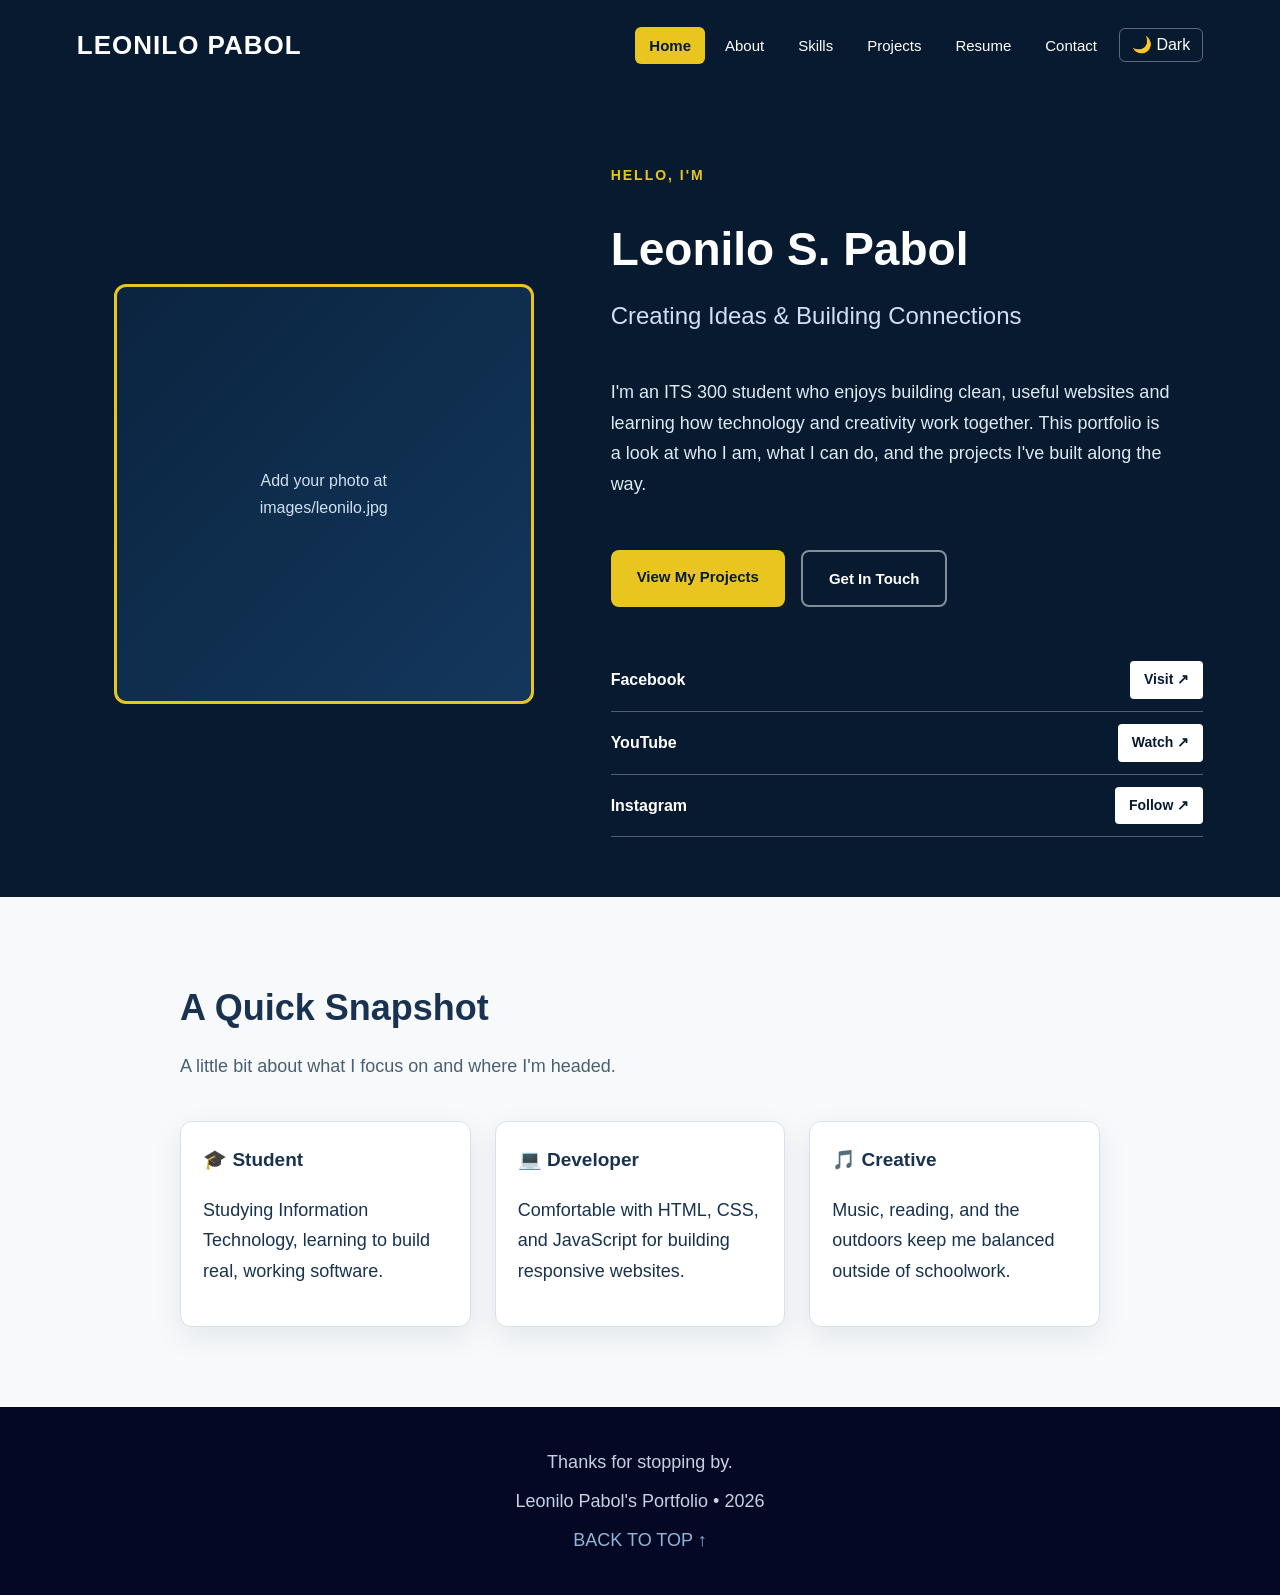
==== index.html @ a49f57ef "Upload portfolio website" ====
<!DOCTYPE html>
<html lang="en">
<head>
<meta charset="UTF-8">
<meta name="viewport" content="width=device-width, initial-scale=1.0">
<title>Leonilo Pabol | Home</title>
<link rel="stylesheet" href="css/style.css">
</head>
<body>

<header>
  <a href="index.html" class="brand">LEONILO PABOL</a>
  <div class="navbar">
    <ul class="nav-links">
      <li><a href="index.html">Home</a></li>
      <li><a href="about.html">About</a></li>
      <li><a href="skills.html">Skills</a></li>
      <li><a href="projects.html">Projects</a></li>
      <li><a href="resume.html">Resume</a></li>
      <li><a href="contact.html">Contact</a></li>
    </ul>
    <button class="theme-toggle" aria-label="Toggle dark mode">🌙 Dark</button>
    <button class="hamburger" aria-label="Open menu" aria-expanded="false">☰</button>
  </div>
</header>

<section class="intro">
  <div class="profilepic">
    <img src="images/leonilo.jpg" alt="Photo of Leonilo S. Pabol"
         onerror="this.outerHTML='<div class=&quot;placeholder-photo&quot;>Add your photo at<br>images/leonilo.jpg</div>'">
  </div>

  <div class="text-column">
    <p class="eyebrow">Hello, I'm</p>
    <h1 class="big-name">Leonilo S. Pabol</h1>
    <h2 class="big-tagline">Creating Ideas & Building Connections</h2>
    <p class="lead">I'm an ITS 300 student who enjoys building clean, useful websites and learning how technology and creativity work together. This portfolio is a look at who I am, what I can do, and the projects I've built along the way.</p>

    <div class="cta-row">
      <a href="projects.html" class="btn btn-primary">View My Projects</a>
      <a href="contact.html" class="btn btn-outline">Get In Touch</a>
    </div>

    <div class="link-list" style="margin-top:20px;">
      <div class="link-row"><span>Facebook</span><a href="https://facebook.com/yourusername" target="_blank" rel="noopener">Visit ↗</a></div>
      <div class="link-row"><span>YouTube</span><a href="https://youtube.com/yourchannel" target="_blank" rel="noopener">Watch ↗</a></div>
      <div class="link-row"><span>Instagram</span><a href="https://instagram.com/yourusername" target="_blank" rel="noopener">Follow ↗</a></div>
    </div>
  </div>
</section>

<section class="section">
  <div class="wrap">
    <h2 class="section-title">A Quick Snapshot</h2>
    <p class="section-sub">A little bit about what I focus on and where I'm headed.</p>
    <div class="skills-grid">
      <div class="skill-card">
        <h3>🎓 Student</h3>
        <p>Studying Information Technology, learning to build real, working software.</p>
      </div>
      <div class="skill-card">
        <h3>💻 Developer</h3>
        <p>Comfortable with HTML, CSS, and JavaScript for building responsive websites.</p>
      </div>
      <div class="skill-card">
        <h3>🎵 Creative</h3>
        <p>Music, reading, and the outdoors keep me balanced outside of schoolwork.</p>
      </div>
    </div>
  </div>
</section>

<footer>
  <p>Thanks for stopping by.</p>
  <p>Leonilo Pabol's Portfolio • <span id="year"></span></p>
  <a href="#top">BACK TO TOP ↑</a>
</footer>

<button id="scroll-top-btn" aria-label="Scroll to top">↑</button>
<script src="js/script.js"></script>
<script>document.getElementById('year').textContent = new Date().getFullYear();</script>
</body>
</html>
---- css/style.css ----
/* =========================================================
   Leonilo S. Pabol — Personal Portfolio
   style.css — shared styles for all 6 pages
   ========================================================= */

:root {
  --bg: #f7f9fb;
  --surface: #ffffff;
  --text: #18324f;
  --text-soft: #4a6072;
  --navy: #071a30;
  --navy-2: rgb(2, 33, 58);
  --navy-3: #040824;
  --accent: #e8c61f;
  --accent-soft: #d0dff1;
  --border: rgba(255, 255, 255, 0.3);
  --card-border: #d7e1ea;
  --shadow: 0 10px 30px rgba(7, 26, 48, 0.08);
}

[data-theme="light"] {
  --bg: #f7f9fb;
  --text: #18324f;
}

[data-theme="dark"] {
  --bg: #0c1c2e;
  --surface: #102842;
  --text: #eef3f8;
  --text-soft: #b7c6d6;
  --card-border: #1c3a5a;
  --shadow: 0 10px 30px rgba(0, 0, 0, 0.35);
}

* { box-sizing: border-box; }

html { scroll-behavior: smooth; }

body {
  margin: 0;
  font-family: Arial, Helvetica, sans-serif;
  font-size: 18px;
  line-height: 1.7;
  color: var(--text);
  background-color: var(--bg);
  transition: background-color .25s ease, color .25s ease;
}

img { max-width: 100%; display: block; }
a { color: inherit; }

.wrap { max-width: 1100px; margin: 0 auto; padding: 0 8%; }

/* ---------- HEADER / NAV ---------- */
header {
  position: sticky;
  top: 0;
  z-index: 100;
  min-height: 90px;
  padding: 0 6%;
  display: flex;
  align-items: center;
  justify-content: space-between;
  background-color: var(--navy);
  color: white;
}

.brand { font-size: 26px; font-weight: 800; letter-spacing: 1px; text-decoration: none; color: white; }

.navbar { display: flex; align-items: center; gap: 8px; }

.nav-links {
  display: flex;
  gap: 6px;
  list-style: none;
  margin: 0;
  padding: 0;
}

.nav-links a {
  color: white;
  text-decoration: none;
  font-size: 15px;
  padding: 10px 14px;
  border-radius: 6px;
  transition: background-color .2s ease, color .2s ease;
}

.nav-links a:hover { background-color: rgba(255,255,255,0.08); color: var(--accent); }

.nav-links a.active {
  background-color: var(--accent);
  color: var(--navy);
  font-weight: 700;
}

.theme-toggle, .hamburger {
  background: none;
  border: 1px solid rgba(255,255,255,0.35);
  color: white;
  border-radius: 6px;
  cursor: pointer;
  font-size: 16px;
  padding: 8px 12px;
  line-height: 1;
}

.theme-toggle:hover { border-color: var(--accent); color: var(--accent); }

.hamburger { display: none; font-size: 20px; }

/* ---------- HERO / INTRO (Home page) ---------- */
.intro {
  min-height: 600px;
  display: flex;
  align-items: center;
  gap: 40px;
  padding: 60px 6%;
  background-color: var(--navy);
  color: white;
}

.profilepic { flex: 1; display: flex; align-items: center; justify-content: center; }
.profilepic img,
.profilepic .placeholder-photo {
  width: 100%;
  max-width: 420px;
  aspect-ratio: 1 / 1;
  object-fit: cover;
  border-radius: 12px;
  border: 3px solid var(--accent);
}
.placeholder-photo {
  display: flex;
  align-items: center;
  justify-content: center;
  background: linear-gradient(135deg, #0b2440, #13375c);
  color: var(--accent-soft);
  font-size: 16px;
  text-align: center;
  padding: 20px;
}

.text-column { flex: 1.2; display: flex; flex-direction: column; gap: 22px; }
.eyebrow { color: var(--accent); font-weight: 700; letter-spacing: 2px; font-size: 14px; text-transform: uppercase; }
.big-name { margin: 0; font-size: 46px; font-weight: 800; line-height: 1.1; }
.big-tagline { margin: 0; font-size: 24px; font-weight: 400; color: var(--accent-soft); }
.intro p.lead { color: #dfe9f3; max-width: 560px; }

.cta-row { display: flex; gap: 16px; flex-wrap: wrap; margin-top: 10px; }
.btn {
  display: inline-block;
  padding: 14px 26px;
  border-radius: 8px;
  text-decoration: none;
  font-weight: 700;
  font-size: 15px;
  transition: transform .15s ease, box-shadow .15s ease;
}
.btn:hover { transform: translateY(-2px); box-shadow: var(--shadow); }
.btn-primary { background-color: var(--accent); color: var(--navy); }
.btn-outline { background: transparent; color: white; border: 2px solid rgba(255,255,255,0.5); }

.link-row {
  display: flex;
  justify-content: space-between;
  align-items: center;
  padding: 12px 0;
  border-bottom: 1px solid var(--border);
  font-size: 16px;
  font-weight: 700;
}
.link-row a {
  background: white;
  color: var(--navy);
  font-size: 14px;
  text-decoration: none;
  padding: 7px 14px;
  border-radius: 4px;
}
.link-row a:hover { background: var(--accent); }

/* ---------- SECTION SHELL ---------- */
.section { padding: 80px 6%; }
.section-alt { background-color: var(--surface); }
.section-title {
  font-size: 36px;
  margin: 0 0 12px;
  color: var(--text);
}
.section-sub { color: var(--text-soft); margin: 0 0 40px; max-width: 640px; }

/* ---------- ABOUT PAGE ---------- */
.about-grid { display: flex; gap: 50px; align-items: flex-start; flex-wrap: wrap; }
.about-grid .col { flex: 1; min-width: 260px; }
.info-list { list-style: none; padding: 0; margin: 0; }
.info-list li {
  padding: 14px 0;
  border-bottom: 1px solid var(--card-border);
  display: flex;
  justify-content: space-between;
  gap: 10px;
}
.info-list span.label { color: var(--text-soft); font-weight: 700; }

.interests { display: flex; align-items: stretch; gap: 30px; flex-wrap: wrap; }
.mother-box {
  flex: 1;
  min-width: 260px;
  padding: 25px;
  text-align: center;
  border: 2px solid var(--card-border);
  border-radius: 15px;
  background-color: var(--navy);
  color: white;
}
.mother-box h3 { font-size: 26px; margin: 5px 0 20px; color: var(--accent-soft); }
.hobby {
  font-size: 16px;
  margin: 12px auto;
  padding: 16px;
  color: var(--accent-soft);
  border: 2px solid rgba(255,255,255,0.3);
  border-radius: 10px;
  text-align: left;
}

/* ---------- SKILLS PAGE ---------- */
.skills-grid {
  display: grid;
  grid-template-columns: repeat(auto-fit, minmax(220px, 1fr));
  gap: 24px;
}
.skill-card {
  background: var(--surface);
  border: 1px solid var(--card-border);
  border-radius: 12px;
  padding: 22px;
  box-shadow: var(--shadow);
}
.skill-card h3 { margin: 0 0 6px; font-size: 19px; }
.skill-bar {
  height: 10px;
  border-radius: 6px;
  background: var(--card-border);
  overflow: hidden;
  margin-top: 12px;
}
.skill-bar-fill {
  height: 100%;
  width: 0%;
  border-radius: 6px;
  background: linear-gradient(90deg, var(--accent), #f2e27a);
  transition: width 1.1s ease;
}

/* ---------- PROJECTS PAGE ---------- */
.filter-row { display: flex; gap: 10px; flex-wrap: wrap; margin-bottom: 34px; }
.filter-btn {
  padding: 9px 18px;
  border-radius: 999px;
  border: 1px solid var(--card-border);
  background: var(--surface);
  color: var(--text);
  cursor: pointer;
  font-size: 14px;
  font-weight: 600;
  transition: background-color .2s ease, color .2s ease;
}
.filter-btn:hover { border-color: var(--accent); }
.filter-btn.active { background: var(--navy); color: white; border-color: var(--navy); }

.projects-grid {
  display: grid;
  grid-template-columns: repeat(auto-fit, minmax(260px, 1fr));
  gap: 28px;
}
.project-card {
  background: var(--surface);
  border: 1px solid var(--card-border);
  border-radius: 14px;
  overflow: hidden;
  box-shadow: var(--shadow);
  display: flex;
  flex-direction: column;
  transition: transform .2s ease;
}
.project-card:hover { transform: translateY(-4px); }
.project-thumb {
  height: 180px;
  cursor: pointer;
  background: linear-gradient(135deg, var(--navy), var(--navy-2));
  color: var(--accent-soft);
  display: flex;
  align-items: center;
  justify-content: center;
  font-size: 14px;
  text-align: center;
  padding: 10px;
}
.project-thumb img { width: 100%; height: 100%; object-fit: cover; }
.project-body { padding: 18px 20px 22px; display: flex; flex-direction: column; gap: 10px; flex: 1; }
.project-body h3 { margin: 0; font-size: 20px; }
.project-body p { margin: 0; color: var(--text-soft); font-size: 15px; }
.tag-row { display: flex; flex-wrap: wrap; gap: 8px; margin-top: auto; }
.tag {
  font-size: 12px;
  font-weight: 700;
  padding: 5px 10px;
  border-radius: 999px;
  background: var(--accent-soft);
  color: var(--navy);
}
[data-theme="dark"] .tag { background: #1c3a5a; color: var(--accent-soft); }

/* modal for project images */
.modal-overlay {
  position: fixed; inset: 0;
  background: rgba(4, 8, 36, 0.82);
  display: none;
  align-items: center;
  justify-content: center;
  z-index: 200;
  padding: 20px;
}
.modal-overlay.open { display: flex; }
.modal-box {
  background: var(--surface);
  border-radius: 12px;
  max-width: 640px;
  width: 100%;
  padding: 20px;
  position: relative;
}
.modal-close {
  position: absolute; top: 10px; right: 14px;
  background: none; border: none; font-size: 22px;
  cursor: pointer; color: var(--text);
}
.modal-img {
  width: 100%;
  height: 300px;
  border-radius: 8px;
  background: linear-gradient(135deg, var(--navy), var(--navy-2));
  display: flex; align-items: center; justify-content: center;
  color: var(--accent-soft);
}

/* ---------- RESUME PAGE ---------- */
.timeline { list-style: none; margin: 0; padding: 0; border-left: 3px solid var(--accent); }
.timeline li { position: relative; padding: 0 0 34px 30px; }
.timeline li::before {
  content: "";
  position: absolute; left: -9px; top: 4px;
  width: 15px; height: 15px; border-radius: 50%;
  background: var(--accent); border: 3px solid var(--bg);
}
.timeline .when { color: var(--text-soft); font-size: 14px; font-weight: 700; text-transform: uppercase; }
.timeline h3 { margin: 4px 0; font-size: 20px; }
.timeline p { margin: 0; color: var(--text-soft); }

.resume-download { margin-top: 30px; }

/* ---------- CONTACT PAGE ---------- */
.contact-grid { display: flex; gap: 50px; flex-wrap: wrap; }
.contact-info { flex: 1; min-width: 260px; }
.contact-info ul { list-style: none; padding: 0; }
.contact-info li { margin-bottom: 16px; font-size: 16px; }
.contact-info .label { display: block; color: var(--text-soft); font-size: 13px; text-transform: uppercase; letter-spacing: 1px; }

form#contact-form { flex: 1.3; min-width: 280px; display: flex; flex-direction: column; gap: 18px; }
.form-group { display: flex; flex-direction: column; gap: 6px; }
.form-group label { font-weight: 700; font-size: 14px; }
.form-group input, .form-group textarea {
  padding: 12px 14px;
  border-radius: 8px;
  border: 1px solid var(--card-border);
  background: var(--surface);
  color: var(--text);
  font-family: inherit;
  font-size: 15px;
}
.form-group input:focus, .form-group textarea:focus { outline: 2px solid var(--accent); }
.form-error {
  color: #c62828;
  font-size: 13px;
  min-height: 16px;
}
[data-theme="dark"] .form-error { color: #ff8a80; }
.form-status {
  font-size: 15px;
  font-weight: 700;
  padding: 12px 14px;
  border-radius: 8px;
  display: none;
}
.form-status.show { display: block; }
.form-status.success { background: #dff5e1; color: #1e7d34; }
.form-status.error { background: #fde4e4; color: #c62828; }

/* ---------- FUN FACTS (used on About) ---------- */
.funfacts { background-color: var(--navy); padding: 60px 6%; color: white; }
.funfacts h2 { font-size: 32px; margin-bottom: 26px; }
.fact-grid { display: grid; grid-template-columns: repeat(auto-fit, minmax(200px, 1fr)); gap: 22px; }
.fact-card { }
.fact-card .fact-img {
  width: 100%; height: 220px; border-radius: 6px;
  background: linear-gradient(135deg, #0b2440, #13375c);
  display: flex; align-items: center; justify-content: center;
  color: var(--accent-soft); font-size: 14px; text-align: center; padding: 10px;
}
.fact-card p { display: flex; justify-content: space-between; font-size: 16px; text-decoration: underline; color: var(--accent-soft); }

/* ---------- FOOTER ---------- */
footer { padding: 40px 10%; text-align: center; background-color: var(--navy-3); color: white; }
footer p { color: #c5d3e0; margin: 0 0 8px; }
footer a { color: #91b6d5; text-decoration: none; }
footer a:hover { color: white; }

/* ---------- SCROLL TO TOP ---------- */
#scroll-top-btn {
  position: fixed;
  bottom: 26px; right: 26px;
  width: 46px; height: 46px;
  border-radius: 50%;
  border: none;
  background: var(--accent);
  color: var(--navy);
  font-size: 20px;
  cursor: pointer;
  box-shadow: var(--shadow);
  display: none;
  align-items: center;
  justify-content: center;
  z-index: 150;
}
#scroll-top-btn.show { display: flex; }

/* ---------- RESPONSIVE ---------- */
@media (max-width: 800px) {
  .hamburger { display: inline-block; }
  .nav-links {
    position: absolute;
    top: 100%; left: 0; right: 0;
    background: var(--navy);
    flex-direction: column;
    gap: 0;
    max-height: 0;
    overflow: hidden;
    transition: max-height .3s ease;
  }
  .nav-links.open { max-height: 400px; padding-bottom: 10px; }
  .nav-links a { padding: 14px 20px; border-bottom: 1px solid rgba(255,255,255,0.08); }

  .intro { flex-direction: column; text-align: center; padding: 50px 8%; }
  .cta-row { justify-content: center; }
  .text-column { align-items: center; }
  .link-row { text-align: left; }

  .about-grid, .contact-grid { flex-direction: column; }
  .section { padding: 60px 6%; }
  .big-name { font-size: 34px; }
  .big-tagline { font-size: 19px; }
}
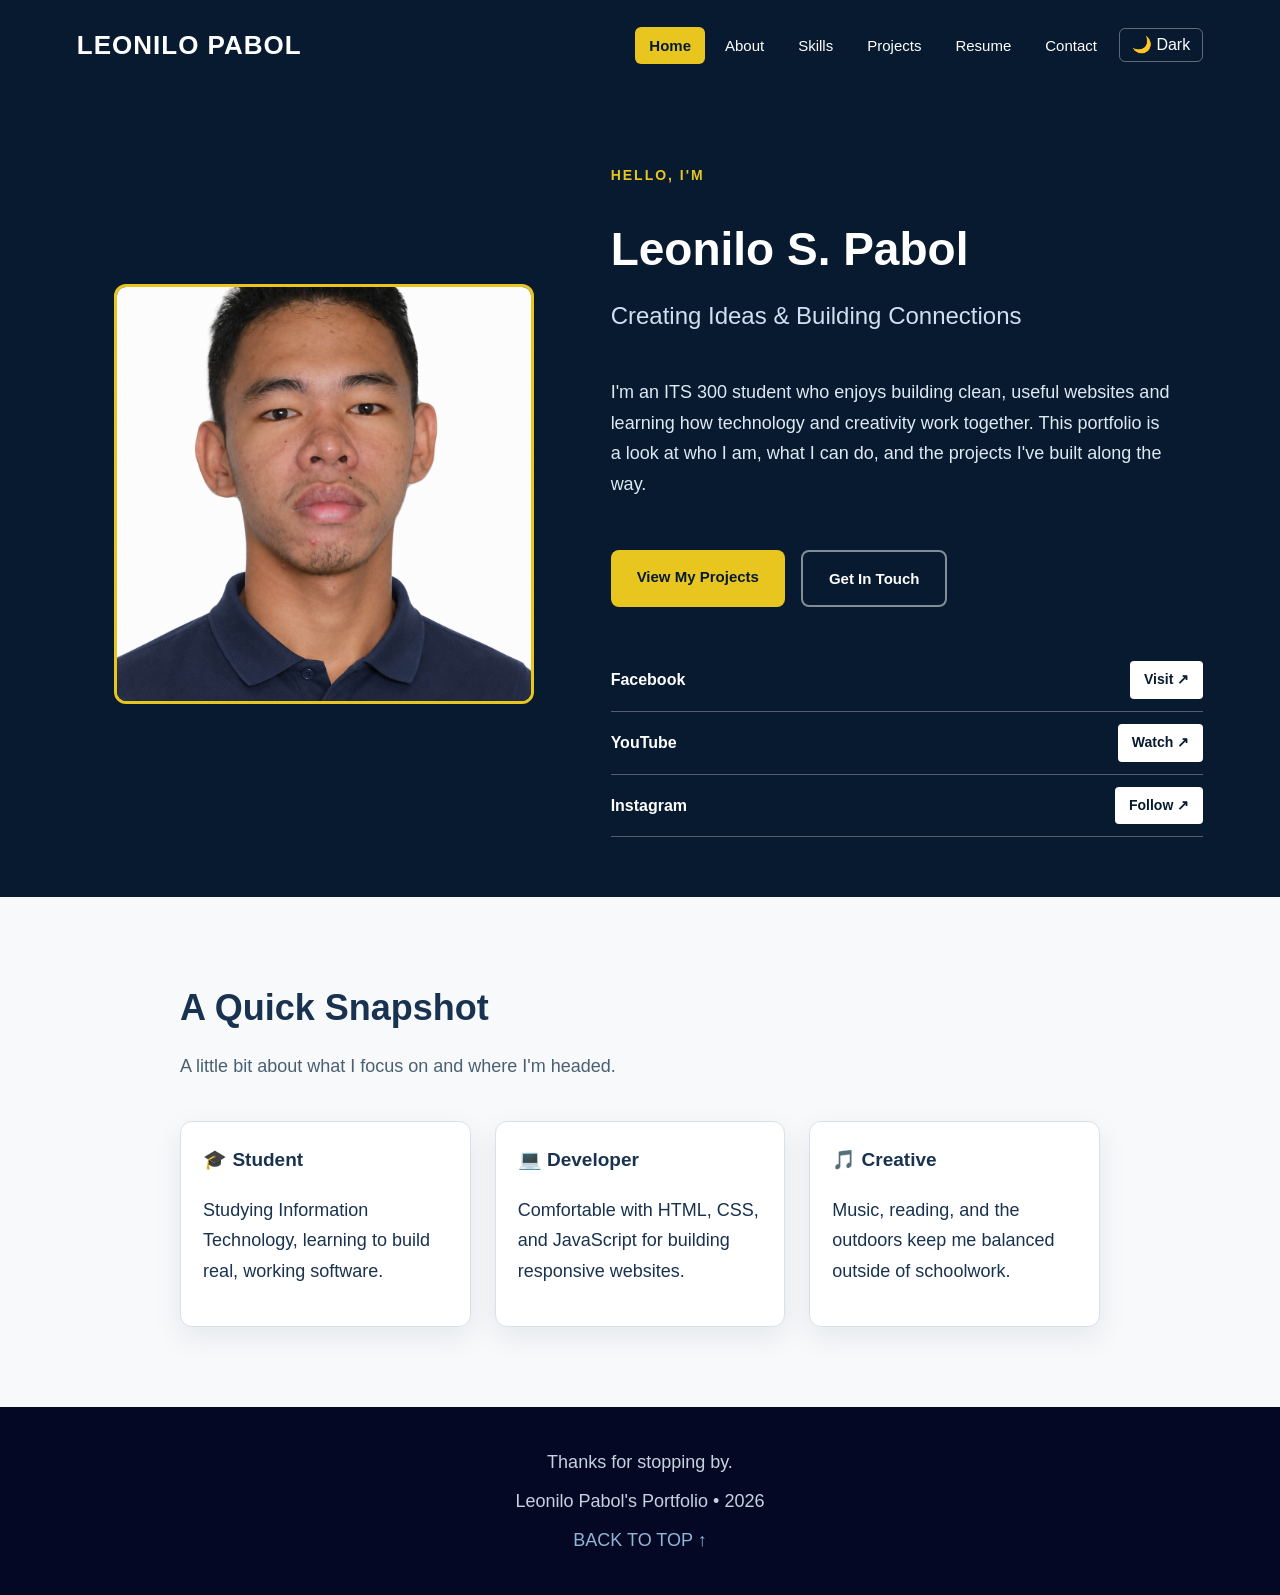
==== commit 76ebed15: "Add real photos and links" ====
--- a/index.html
+++ b/index.html
@@ -42,9 +42,9 @@
     </div>
 
     <div class="link-list" style="margin-top:20px;">
-      <div class="link-row"><span>Facebook</span><a href="https://facebook.com/yourusername" target="_blank" rel="noopener">Visit ↗</a></div>
-      <div class="link-row"><span>YouTube</span><a href="https://youtube.com/yourchannel" target="_blank" rel="noopener">Watch ↗</a></div>
-      <div class="link-row"><span>Instagram</span><a href="https://instagram.com/yourusername" target="_blank" rel="noopener">Follow ↗</a></div>
+      <div class="link-row"><span>Facebook</span><a href="https://www.facebook.com/leiyhoui" target="_blank" rel="noopener">Visit ↗</a></div>
+      <div class="link-row"><span>YouTube</span><a href="https://www.youtube.com/@talmidkysun9687" target="_blank" rel="noopener">Watch ↗</a></div>
+      <div class="link-row"><span>Instagram</span><a href="https://www.instagram.com/leomazingri/" target="_blank" rel="noopener">Follow ↗</a></div>
     </div>
   </div>
 </section>
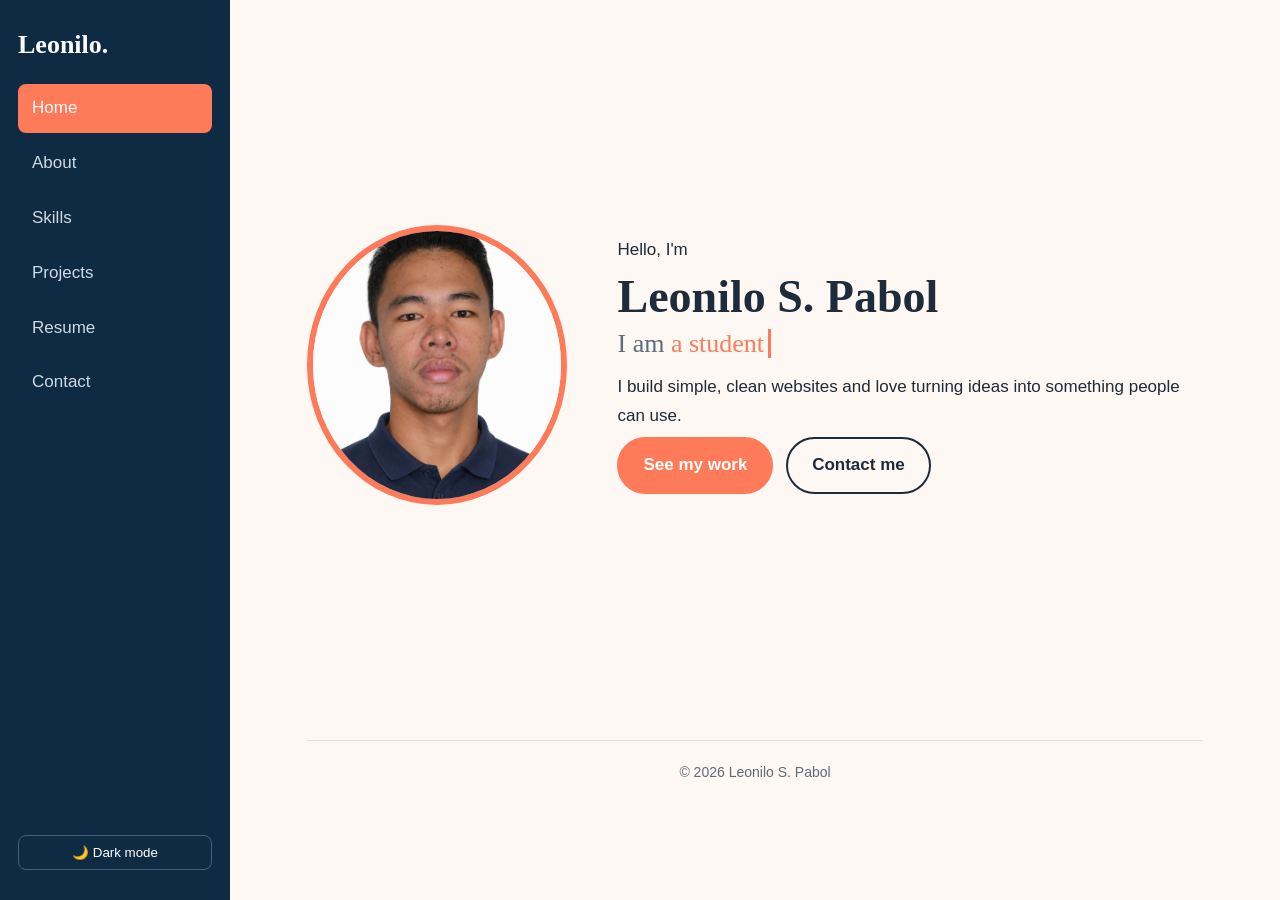
==== commit 01a14924: "Update portfolio website" ====
--- a/index.html
+++ b/index.html
@@ -3,81 +3,40 @@
 <head>
 <meta charset="UTF-8">
 <meta name="viewport" content="width=device-width, initial-scale=1.0">
-<title>Leonilo Pabol | Home</title>
+<title>Home | Leonilo Pabol</title>
 <link rel="stylesheet" href="css/style.css">
 </head>
 <body>
-
-<header>
-  <a href="index.html" class="brand">LEONILO PABOL</a>
-  <div class="navbar">
-    <ul class="nav-links">
-      <li><a href="index.html">Home</a></li>
-      <li><a href="about.html">About</a></li>
-      <li><a href="skills.html">Skills</a></li>
-      <li><a href="projects.html">Projects</a></li>
-      <li><a href="resume.html">Resume</a></li>
-      <li><a href="contact.html">Contact</a></li>
-    </ul>
-    <button class="theme-toggle" aria-label="Toggle dark mode">🌙 Dark</button>
-    <button class="hamburger" aria-label="Open menu" aria-expanded="false">☰</button>
-  </div>
-</header>
-
-<section class="intro">
-  <div class="profilepic">
-    <img src="images/leonilo.jpg" alt="Photo of Leonilo S. Pabol"
-         onerror="this.outerHTML='<div class=&quot;placeholder-photo&quot;>Add your photo at<br>images/leonilo.jpg</div>'">
-  </div>
-
-  <div class="text-column">
-    <p class="eyebrow">Hello, I'm</p>
-    <h1 class="big-name">Leonilo S. Pabol</h1>
-    <h2 class="big-tagline">Creating Ideas & Building Connections</h2>
-    <p class="lead">I'm an ITS 300 student who enjoys building clean, useful websites and learning how technology and creativity work together. This portfolio is a look at who I am, what I can do, and the projects I've built along the way.</p>
-
-    <div class="cta-row">
-      <a href="projects.html" class="btn btn-primary">View My Projects</a>
-      <a href="contact.html" class="btn btn-outline">Get In Touch</a>
-    </div>
-
-    <div class="link-list" style="margin-top:20px;">
-      <div class="link-row"><span>Facebook</span><a href="https://www.facebook.com/leiyhoui" target="_blank" rel="noopener">Visit ↗</a></div>
-      <div class="link-row"><span>YouTube</span><a href="https://www.youtube.com/@talmidkysun9687" target="_blank" rel="noopener">Watch ↗</a></div>
-      <div class="link-row"><span>Instagram</span><a href="https://www.instagram.com/leomazingri/" target="_blank" rel="noopener">Follow ↗</a></div>
-    </div>
-  </div>
+<div class="layout">
+<aside class="side">
+<a class="logo" href="index.html">Leonilo.</a>
+<button class="menu-btn" aria-label="Menu">☰</button>
+<button id="theme" aria-label="Toggle theme"></button>
+<nav id="nav">
+<a href="index.html">Home</a>
+<a href="about.html">About</a>
+<a href="skills.html">Skills</a>
+<a href="projects.html">Projects</a>
+<a href="resume.html">Resume</a>
+<a href="contact.html">Contact</a>
+</nav>
+</aside>
+<main>
+<section class="hero">
+<img class="avatar" src="images/leonilo.jpg" alt="Photo of Leonilo S. Pabol">
+<div>
+<p>Hello, I'm</p>
+<h1>Leonilo S. Pabol</h1>
+<h2>I am <span id="typed"></span></h2>
+<p>I build simple, clean websites and love turning ideas into something people can use.</p>
+<a class="btn" href="projects.html">See my work</a>
+<a class="btn ghost" href="contact.html">Contact me</a>
+</div>
 </section>
-
-<section class="section">
-  <div class="wrap">
-    <h2 class="section-title">A Quick Snapshot</h2>
-    <p class="section-sub">A little bit about what I focus on and where I'm headed.</p>
-    <div class="skills-grid">
-      <div class="skill-card">
-        <h3>🎓 Student</h3>
-        <p>Studying Information Technology, learning to build real, working software.</p>
-      </div>
-      <div class="skill-card">
-        <h3>💻 Developer</h3>
-        <p>Comfortable with HTML, CSS, and JavaScript for building responsive websites.</p>
-      </div>
-      <div class="skill-card">
-        <h3>🎵 Creative</h3>
-        <p>Music, reading, and the outdoors keep me balanced outside of schoolwork.</p>
-      </div>
-    </div>
-  </div>
-</section>
-
-<footer>
-  <p>Thanks for stopping by.</p>
-  <p>Leonilo Pabol's Portfolio • <span id="year"></span></p>
-  <a href="#top">BACK TO TOP ↑</a>
-</footer>
-
-<button id="scroll-top-btn" aria-label="Scroll to top">↑</button>
+<footer>© 2026 Leonilo S. Pabol</footer>
+</main>
+</div>
+<button id="top" aria-label="Back to top">↑</button>
 <script src="js/script.js"></script>
-<script>document.getElementById('year').textContent = new Date().getFullYear();</script>
 </body>
 </html>
--- a/css/style.css
+++ b/css/style.css
@@ -1,464 +1,78 @@
-/* =========================================================
-   Leonilo S. Pabol — Personal Portfolio
-   style.css — shared styles for all 6 pages
-   ========================================================= */
-
-:root {
-  --bg: #f7f9fb;
-  --surface: #ffffff;
-  --text: #18324f;
-  --text-soft: #4a6072;
-  --navy: #071a30;
-  --navy-2: rgb(2, 33, 58);
-  --navy-3: #040824;
-  --accent: #e8c61f;
-  --accent-soft: #d0dff1;
-  --border: rgba(255, 255, 255, 0.3);
-  --card-border: #d7e1ea;
-  --shadow: 0 10px 30px rgba(7, 26, 48, 0.08);
+:root{--bg:#fdf8f3;--card:#fff;--text:#1d2b3a;--soft:#5d6b7a;--side:#0f2a43;--acc:#ff7a59;--line:#eadfd3}
+[data-theme=dark]{--bg:#0b1622;--card:#132435;--text:#eef2f6;--soft:#a5b4c3;--line:#223a52}
+*{box-sizing:border-box;margin:0;padding:0}
+body{font-family:"Segoe UI",Arial,sans-serif;background:var(--bg);color:var(--text);line-height:1.7;font-size:17px}
+h1,h2,h3{font-family:Georgia,serif;line-height:1.2}
+a{color:inherit}
+.layout{display:flex}
+.side{width:230px;height:100vh;position:sticky;top:0;background:var(--side);color:#fff;padding:30px 18px;display:flex;flex-direction:column;gap:24px}
+.logo{font:bold 26px Georgia,serif;text-decoration:none;color:#fff}
+.side nav{order:1;display:flex;flex-direction:column;gap:6px}
+.side nav a{padding:10px 14px;border-radius:8px;text-decoration:none;color:#cfd9e3}
+.side nav a:hover,.side nav a.active{background:var(--acc);color:#fff}
+#theme{order:2;margin-top:auto;padding:9px;border:1px solid #476076;border-radius:8px;background:none;color:#fff;cursor:pointer}
+#theme::after{content:"🌙 Dark mode"}
+[data-theme=dark] #theme::after{content:"☀️ Light mode"}
+.menu-btn{display:none;background:none;border:1px solid #476076;color:#fff;border-radius:8px;padding:6px 12px;font-size:20px;cursor:pointer}
+main{flex:1;min-width:0;padding:50px 6% 20px}
+.title{font-size:38px;margin-bottom:8px}
+.sub{color:var(--soft);margin-bottom:30px}
+.btn{display:inline-block;padding:12px 24px;background:var(--acc);color:#fff;border:2px solid var(--acc);border-radius:30px;text-decoration:none;font-weight:600;margin:6px 8px 0 0}
+.btn.ghost{background:none;color:var(--text);border-color:var(--text)}
+.hero{display:flex;align-items:center;gap:50px;min-height:70vh}
+.avatar{width:280px;height:280px;border-radius:50%;object-fit:cover;border:6px solid var(--acc)}
+.hero h1{font-size:46px;margin:4px 0}
+.hero h2{font-size:26px;font-weight:normal;color:var(--soft);margin-bottom:14px}
+#typed{color:var(--acc);border-right:3px solid var(--acc);padding-right:4px}
+.tabs{display:flex;gap:8px;flex-wrap:wrap;margin-bottom:20px}
+.tab-btn,.filter{padding:9px 18px;border:1px solid var(--line);background:var(--card);color:var(--text);border-radius:30px;cursor:pointer;font:inherit}
+.tab-btn.show,.filter.show{background:var(--acc);color:#fff;border-color:var(--acc)}
+.tab-panel{display:none;background:var(--card);padding:24px;border-radius:14px;border:1px solid var(--line)}
+.tab-panel.show{display:block}
+.tab-panel p+p{margin-top:12px}
+.facts{display:grid;grid-template-columns:repeat(auto-fit,minmax(180px,1fr));gap:18px;margin-top:40px}
+.facts h2{grid-column:1/-1}
+.facts img{width:100%;height:220px;object-fit:cover;border-radius:12px}
+.facts p{text-align:center;font-weight:600}
+.skill-grid{display:grid;grid-template-columns:repeat(auto-fit,minmax(280px,1fr));gap:24px}
+.skill-box{background:var(--card);border:1px solid var(--line);border-radius:14px;padding:22px}
+.skill-box h3{margin-bottom:10px}
+.skill-box li{list-style:none;display:flex;justify-content:space-between;padding:10px 0;border-bottom:1px dashed var(--line)}
+.skill-box li:last-child{border:none}
+.skill-box b{color:var(--acc);letter-spacing:3px}
+.acc{background:var(--card);border:1px solid var(--line);border-radius:12px;margin-bottom:14px}
+.acc-head{width:100%;text-align:left;padding:18px 22px;background:none;border:none;color:var(--text);font:bold 19px Georgia,serif;cursor:pointer}
+.acc-head::after{content:"+";float:right;color:var(--acc)}
+.acc.open .acc-head::after{content:"–"}
+.acc-body{display:none;padding:0 22px 20px;color:var(--soft)}
+.acc.open .acc-body{display:block}
+.grid{display:grid;grid-template-columns:repeat(auto-fit,minmax(250px,1fr));gap:24px}
+.card{background:var(--card);border:1px solid var(--line);border-radius:14px;overflow:hidden}
+.card img{width:100%;height:170px;object-fit:cover;background:var(--line)}
+.card div{padding:18px}
+.card p{color:var(--soft);font-size:15px;margin:6px 0 12px}
+.tag{display:inline-block;font-size:12px;background:var(--line);padding:3px 10px;border-radius:20px;margin:0 4px 4px 0}
+.links{display:grid;grid-template-columns:repeat(auto-fit,minmax(200px,1fr));gap:16px;margin-bottom:34px}
+.links a{background:var(--card);border:1px solid var(--line);border-radius:12px;padding:16px 18px;text-decoration:none}
+.links a:hover{border-color:var(--acc)}
+.links small{display:block;color:var(--soft)}
+form{background:var(--card);border:1px solid var(--line);border-radius:14px;padding:26px;display:flex;flex-direction:column;gap:14px;max-width:560px}
+input,textarea{padding:12px;border:1px solid var(--line);border-radius:8px;background:var(--bg);color:var(--text);font:inherit}
+form .btn{align-self:flex-start;cursor:pointer;font:inherit;font-weight:600}
+#note{font-weight:600;min-height:24px}
+.good{color:#1e8a4c}
+.bad{color:#d33}
+footer{margin-top:60px;padding:20px 0;border-top:1px solid var(--line);color:var(--soft);text-align:center;font-size:14px}
+#top{display:none;position:fixed;right:22px;bottom:22px;width:44px;height:44px;border:none;border-radius:50%;background:var(--acc);color:#fff;font-size:20px;cursor:pointer}
+@media(max-width:800px){
+.layout{flex-direction:column}
+.side{width:100%;height:auto;flex-direction:row;flex-wrap:wrap;align-items:center;z-index:10;padding:14px 18px;gap:10px}
+.logo{margin-right:auto}
+.menu-btn{display:block}
+#theme{order:0;margin-top:0}
+.side nav{order:5;display:none;width:100%}
+.side nav.open{display:flex}
+.hero{flex-direction:column;text-align:center;min-height:auto;gap:24px}
+.avatar{width:200px;height:200px}
+.hero h1{font-size:34px}
 }
-
-[data-theme="light"] {
-  --bg: #f7f9fb;
-  --text: #18324f;
-}
-
-[data-theme="dark"] {
-  --bg: #0c1c2e;
-  --surface: #102842;
-  --text: #eef3f8;
-  --text-soft: #b7c6d6;
-  --card-border: #1c3a5a;
-  --shadow: 0 10px 30px rgba(0, 0, 0, 0.35);
-}
-
-* { box-sizing: border-box; }
-
-html { scroll-behavior: smooth; }
-
-body {
-  margin: 0;
-  font-family: Arial, Helvetica, sans-serif;
-  font-size: 18px;
-  line-height: 1.7;
-  color: var(--text);
-  background-color: var(--bg);
-  transition: background-color .25s ease, color .25s ease;
-}
-
-img { max-width: 100%; display: block; }
-a { color: inherit; }
-
-.wrap { max-width: 1100px; margin: 0 auto; padding: 0 8%; }
-
-/* ---------- HEADER / NAV ---------- */
-header {
-  position: sticky;
-  top: 0;
-  z-index: 100;
-  min-height: 90px;
-  padding: 0 6%;
-  display: flex;
-  align-items: center;
-  justify-content: space-between;
-  background-color: var(--navy);
-  color: white;
-}
-
-.brand { font-size: 26px; font-weight: 800; letter-spacing: 1px; text-decoration: none; color: white; }
-
-.navbar { display: flex; align-items: center; gap: 8px; }
-
-.nav-links {
-  display: flex;
-  gap: 6px;
-  list-style: none;
-  margin: 0;
-  padding: 0;
-}
-
-.nav-links a {
-  color: white;
-  text-decoration: none;
-  font-size: 15px;
-  padding: 10px 14px;
-  border-radius: 6px;
-  transition: background-color .2s ease, color .2s ease;
-}
-
-.nav-links a:hover { background-color: rgba(255,255,255,0.08); color: var(--accent); }
-
-.nav-links a.active {
-  background-color: var(--accent);
-  color: var(--navy);
-  font-weight: 700;
-}
-
-.theme-toggle, .hamburger {
-  background: none;
-  border: 1px solid rgba(255,255,255,0.35);
-  color: white;
-  border-radius: 6px;
-  cursor: pointer;
-  font-size: 16px;
-  padding: 8px 12px;
-  line-height: 1;
-}
-
-.theme-toggle:hover { border-color: var(--accent); color: var(--accent); }
-
-.hamburger { display: none; font-size: 20px; }
-
-/* ---------- HERO / INTRO (Home page) ---------- */
-.intro {
-  min-height: 600px;
-  display: flex;
-  align-items: center;
-  gap: 40px;
-  padding: 60px 6%;
-  background-color: var(--navy);
-  color: white;
-}
-
-.profilepic { flex: 1; display: flex; align-items: center; justify-content: center; }
-.profilepic img,
-.profilepic .placeholder-photo {
-  width: 100%;
-  max-width: 420px;
-  aspect-ratio: 1 / 1;
-  object-fit: cover;
-  border-radius: 12px;
-  border: 3px solid var(--accent);
-}
-.placeholder-photo {
-  display: flex;
-  align-items: center;
-  justify-content: center;
-  background: linear-gradient(135deg, #0b2440, #13375c);
-  color: var(--accent-soft);
-  font-size: 16px;
-  text-align: center;
-  padding: 20px;
-}
-
-.text-column { flex: 1.2; display: flex; flex-direction: column; gap: 22px; }
-.eyebrow { color: var(--accent); font-weight: 700; letter-spacing: 2px; font-size: 14px; text-transform: uppercase; }
-.big-name { margin: 0; font-size: 46px; font-weight: 800; line-height: 1.1; }
-.big-tagline { margin: 0; font-size: 24px; font-weight: 400; color: var(--accent-soft); }
-.intro p.lead { color: #dfe9f3; max-width: 560px; }
-
-.cta-row { display: flex; gap: 16px; flex-wrap: wrap; margin-top: 10px; }
-.btn {
-  display: inline-block;
-  padding: 14px 26px;
-  border-radius: 8px;
-  text-decoration: none;
-  font-weight: 700;
-  font-size: 15px;
-  transition: transform .15s ease, box-shadow .15s ease;
-}
-.btn:hover { transform: translateY(-2px); box-shadow: var(--shadow); }
-.btn-primary { background-color: var(--accent); color: var(--navy); }
-.btn-outline { background: transparent; color: white; border: 2px solid rgba(255,255,255,0.5); }
-
-.link-row {
-  display: flex;
-  justify-content: space-between;
-  align-items: center;
-  padding: 12px 0;
-  border-bottom: 1px solid var(--border);
-  font-size: 16px;
-  font-weight: 700;
-}
-.link-row a {
-  background: white;
-  color: var(--navy);
-  font-size: 14px;
-  text-decoration: none;
-  padding: 7px 14px;
-  border-radius: 4px;
-}
-.link-row a:hover { background: var(--accent); }
-
-/* ---------- SECTION SHELL ---------- */
-.section { padding: 80px 6%; }
-.section-alt { background-color: var(--surface); }
-.section-title {
-  font-size: 36px;
-  margin: 0 0 12px;
-  color: var(--text);
-}
-.section-sub { color: var(--text-soft); margin: 0 0 40px; max-width: 640px; }
-
-/* ---------- ABOUT PAGE ---------- */
-.about-grid { display: flex; gap: 50px; align-items: flex-start; flex-wrap: wrap; }
-.about-grid .col { flex: 1; min-width: 260px; }
-.info-list { list-style: none; padding: 0; margin: 0; }
-.info-list li {
-  padding: 14px 0;
-  border-bottom: 1px solid var(--card-border);
-  display: flex;
-  justify-content: space-between;
-  gap: 10px;
-}
-.info-list span.label { color: var(--text-soft); font-weight: 700; }
-
-.interests { display: flex; align-items: stretch; gap: 30px; flex-wrap: wrap; }
-.mother-box {
-  flex: 1;
-  min-width: 260px;
-  padding: 25px;
-  text-align: center;
-  border: 2px solid var(--card-border);
-  border-radius: 15px;
-  background-color: var(--navy);
-  color: white;
-}
-.mother-box h3 { font-size: 26px; margin: 5px 0 20px; color: var(--accent-soft); }
-.hobby {
-  font-size: 16px;
-  margin: 12px auto;
-  padding: 16px;
-  color: var(--accent-soft);
-  border: 2px solid rgba(255,255,255,0.3);
-  border-radius: 10px;
-  text-align: left;
-}
-
-/* ---------- SKILLS PAGE ---------- */
-.skills-grid {
-  display: grid;
-  grid-template-columns: repeat(auto-fit, minmax(220px, 1fr));
-  gap: 24px;
-}
-.skill-card {
-  background: var(--surface);
-  border: 1px solid var(--card-border);
-  border-radius: 12px;
-  padding: 22px;
-  box-shadow: var(--shadow);
-}
-.skill-card h3 { margin: 0 0 6px; font-size: 19px; }
-.skill-bar {
-  height: 10px;
-  border-radius: 6px;
-  background: var(--card-border);
-  overflow: hidden;
-  margin-top: 12px;
-}
-.skill-bar-fill {
-  height: 100%;
-  width: 0%;
-  border-radius: 6px;
-  background: linear-gradient(90deg, var(--accent), #f2e27a);
-  transition: width 1.1s ease;
-}
-
-/* ---------- PROJECTS PAGE ---------- */
-.filter-row { display: flex; gap: 10px; flex-wrap: wrap; margin-bottom: 34px; }
-.filter-btn {
-  padding: 9px 18px;
-  border-radius: 999px;
-  border: 1px solid var(--card-border);
-  background: var(--surface);
-  color: var(--text);
-  cursor: pointer;
-  font-size: 14px;
-  font-weight: 600;
-  transition: background-color .2s ease, color .2s ease;
-}
-.filter-btn:hover { border-color: var(--accent); }
-.filter-btn.active { background: var(--navy); color: white; border-color: var(--navy); }
-
-.projects-grid {
-  display: grid;
-  grid-template-columns: repeat(auto-fit, minmax(260px, 1fr));
-  gap: 28px;
-}
-.project-card {
-  background: var(--surface);
-  border: 1px solid var(--card-border);
-  border-radius: 14px;
-  overflow: hidden;
-  box-shadow: var(--shadow);
-  display: flex;
-  flex-direction: column;
-  transition: transform .2s ease;
-}
-.project-card:hover { transform: translateY(-4px); }
-.project-thumb {
-  height: 180px;
-  cursor: pointer;
-  background: linear-gradient(135deg, var(--navy), var(--navy-2));
-  color: var(--accent-soft);
-  display: flex;
-  align-items: center;
-  justify-content: center;
-  font-size: 14px;
-  text-align: center;
-  padding: 10px;
-}
-.project-thumb img { width: 100%; height: 100%; object-fit: cover; }
-.project-body { padding: 18px 20px 22px; display: flex; flex-direction: column; gap: 10px; flex: 1; }
-.project-body h3 { margin: 0; font-size: 20px; }
-.project-body p { margin: 0; color: var(--text-soft); font-size: 15px; }
-.tag-row { display: flex; flex-wrap: wrap; gap: 8px; margin-top: auto; }
-.tag {
-  font-size: 12px;
-  font-weight: 700;
-  padding: 5px 10px;
-  border-radius: 999px;
-  background: var(--accent-soft);
-  color: var(--navy);
-}
-[data-theme="dark"] .tag { background: #1c3a5a; color: var(--accent-soft); }
-
-/* modal for project images */
-.modal-overlay {
-  position: fixed; inset: 0;
-  background: rgba(4, 8, 36, 0.82);
-  display: none;
-  align-items: center;
-  justify-content: center;
-  z-index: 200;
-  padding: 20px;
-}
-.modal-overlay.open { display: flex; }
-.modal-box {
-  background: var(--surface);
-  border-radius: 12px;
-  max-width: 640px;
-  width: 100%;
-  padding: 20px;
-  position: relative;
-}
-.modal-close {
-  position: absolute; top: 10px; right: 14px;
-  background: none; border: none; font-size: 22px;
-  cursor: pointer; color: var(--text);
-}
-.modal-img {
-  width: 100%;
-  height: 300px;
-  border-radius: 8px;
-  background: linear-gradient(135deg, var(--navy), var(--navy-2));
-  display: flex; align-items: center; justify-content: center;
-  color: var(--accent-soft);
-}
-
-/* ---------- RESUME PAGE ---------- */
-.timeline { list-style: none; margin: 0; padding: 0; border-left: 3px solid var(--accent); }
-.timeline li { position: relative; padding: 0 0 34px 30px; }
-.timeline li::before {
-  content: "";
-  position: absolute; left: -9px; top: 4px;
-  width: 15px; height: 15px; border-radius: 50%;
-  background: var(--accent); border: 3px solid var(--bg);
-}
-.timeline .when { color: var(--text-soft); font-size: 14px; font-weight: 700; text-transform: uppercase; }
-.timeline h3 { margin: 4px 0; font-size: 20px; }
-.timeline p { margin: 0; color: var(--text-soft); }
-
-.resume-download { margin-top: 30px; }
-
-/* ---------- CONTACT PAGE ---------- */
-.contact-grid { display: flex; gap: 50px; flex-wrap: wrap; }
-.contact-info { flex: 1; min-width: 260px; }
-.contact-info ul { list-style: none; padding: 0; }
-.contact-info li { margin-bottom: 16px; font-size: 16px; }
-.contact-info .label { display: block; color: var(--text-soft); font-size: 13px; text-transform: uppercase; letter-spacing: 1px; }
-
-form#contact-form { flex: 1.3; min-width: 280px; display: flex; flex-direction: column; gap: 18px; }
-.form-group { display: flex; flex-direction: column; gap: 6px; }
-.form-group label { font-weight: 700; font-size: 14px; }
-.form-group input, .form-group textarea {
-  padding: 12px 14px;
-  border-radius: 8px;
-  border: 1px solid var(--card-border);
-  background: var(--surface);
-  color: var(--text);
-  font-family: inherit;
-  font-size: 15px;
-}
-.form-group input:focus, .form-group textarea:focus { outline: 2px solid var(--accent); }
-.form-error {
-  color: #c62828;
-  font-size: 13px;
-  min-height: 16px;
-}
-[data-theme="dark"] .form-error { color: #ff8a80; }
-.form-status {
-  font-size: 15px;
-  font-weight: 700;
-  padding: 12px 14px;
-  border-radius: 8px;
-  display: none;
-}
-.form-status.show { display: block; }
-.form-status.success { background: #dff5e1; color: #1e7d34; }
-.form-status.error { background: #fde4e4; color: #c62828; }
-
-/* ---------- FUN FACTS (used on About) ---------- */
-.funfacts { background-color: var(--navy); padding: 60px 6%; color: white; }
-.funfacts h2 { font-size: 32px; margin-bottom: 26px; }
-.fact-grid { display: grid; grid-template-columns: repeat(auto-fit, minmax(200px, 1fr)); gap: 22px; }
-.fact-card { }
-.fact-card .fact-img {
-  width: 100%; height: 220px; border-radius: 6px;
-  background: linear-gradient(135deg, #0b2440, #13375c);
-  display: flex; align-items: center; justify-content: center;
-  color: var(--accent-soft); font-size: 14px; text-align: center; padding: 10px;
-}
-.fact-card p { display: flex; justify-content: space-between; font-size: 16px; text-decoration: underline; color: var(--accent-soft); }
-
-/* ---------- FOOTER ---------- */
-footer { padding: 40px 10%; text-align: center; background-color: var(--navy-3); color: white; }
-footer p { color: #c5d3e0; margin: 0 0 8px; }
-footer a { color: #91b6d5; text-decoration: none; }
-footer a:hover { color: white; }
-
-/* ---------- SCROLL TO TOP ---------- */
-#scroll-top-btn {
-  position: fixed;
-  bottom: 26px; right: 26px;
-  width: 46px; height: 46px;
-  border-radius: 50%;
-  border: none;
-  background: var(--accent);
-  color: var(--navy);
-  font-size: 20px;
-  cursor: pointer;
-  box-shadow: var(--shadow);
-  display: none;
-  align-items: center;
-  justify-content: center;
-  z-index: 150;
-}
-#scroll-top-btn.show { display: flex; }
-
-/* ---------- RESPONSIVE ---------- */
-@media (max-width: 800px) {
-  .hamburger { display: inline-block; }
-  .nav-links {
-    position: absolute;
-    top: 100%; left: 0; right: 0;
-    background: var(--navy);
-    flex-direction: column;
-    gap: 0;
-    max-height: 0;
-    overflow: hidden;
-    transition: max-height .3s ease;
-  }
-  .nav-links.open { max-height: 400px; padding-bottom: 10px; }
-  .nav-links a { padding: 14px 20px; border-bottom: 1px solid rgba(255,255,255,0.08); }
-
-  .intro { flex-direction: column; text-align: center; padding: 50px 8%; }
-  .cta-row { justify-content: center; }
-  .text-column { align-items: center; }
-  .link-row { text-align: left; }
-
-  .about-grid, .contact-grid { flex-direction: column; }
-  .section { padding: 60px 6%; }
-  .big-name { font-size: 34px; }
-  .big-tagline { font-size: 19px; }
-}
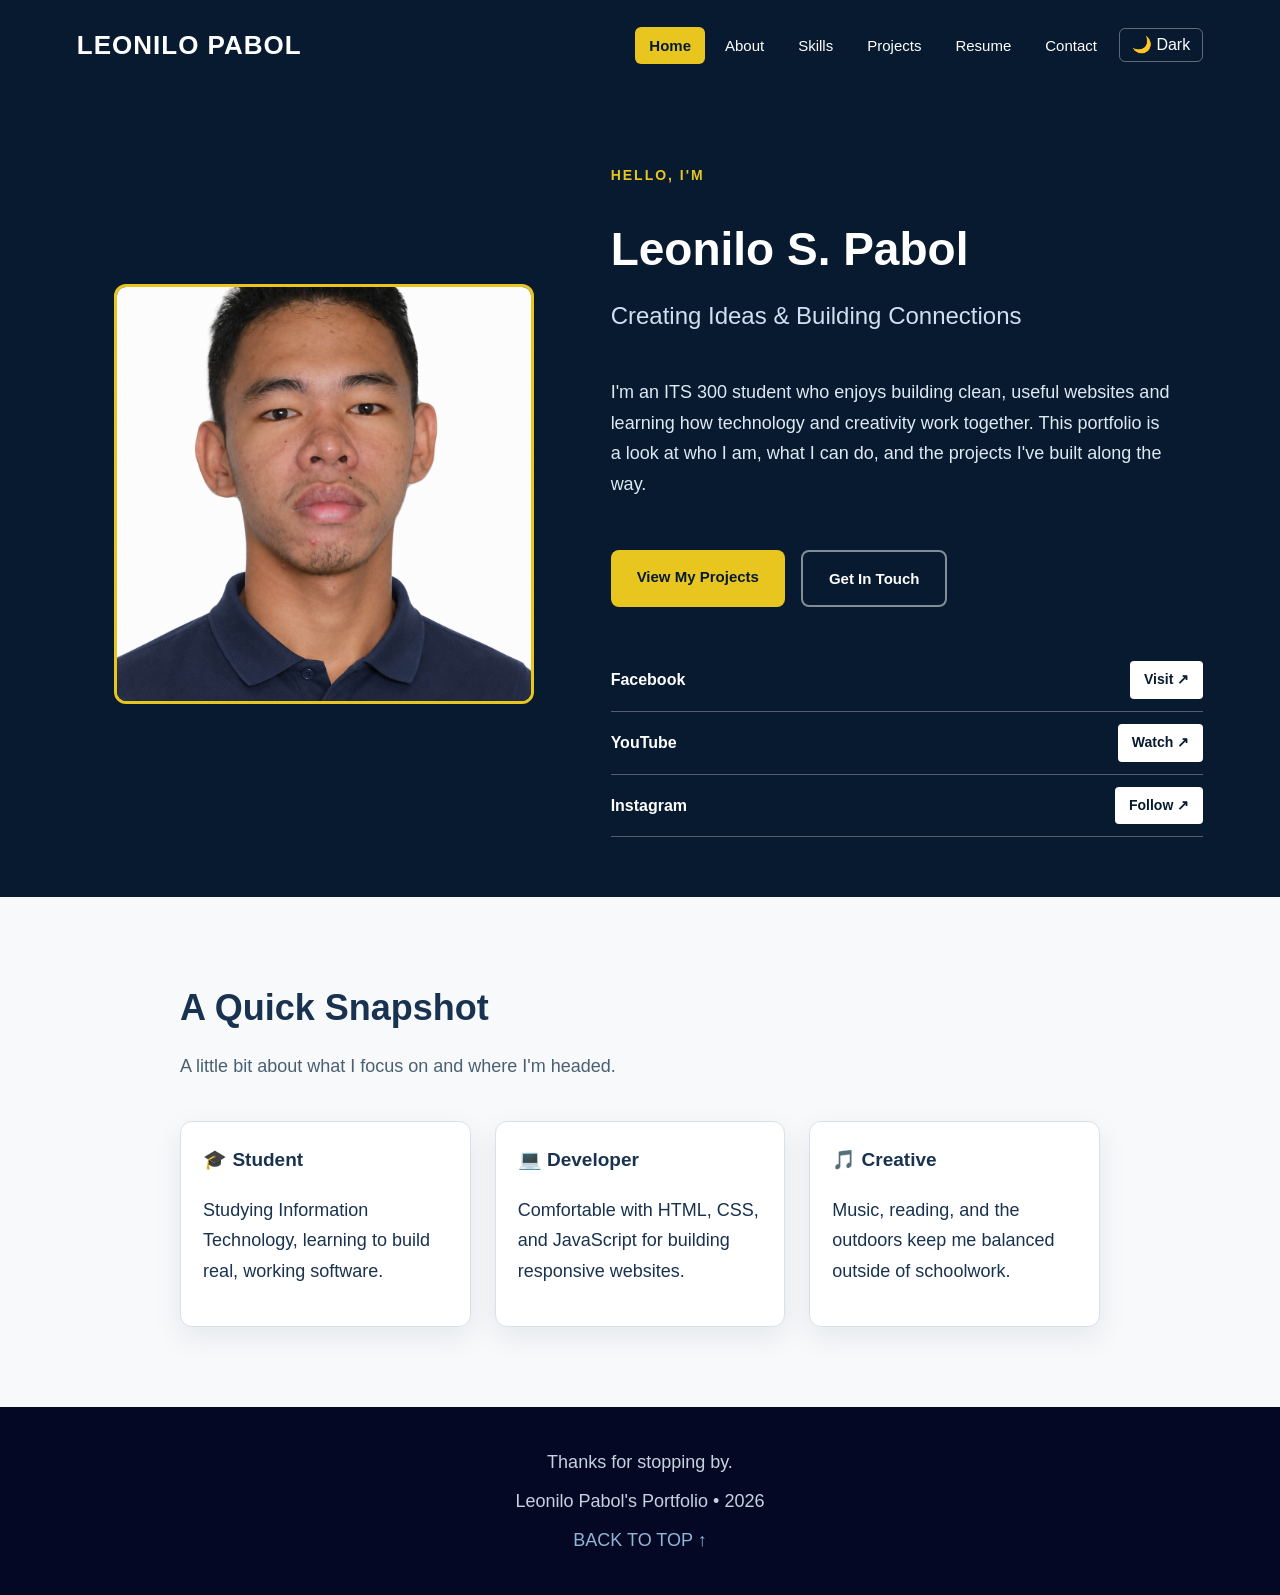
==== commit 8ca2a160: "Restore portfolio version" ====
--- a/index.html
+++ b/index.html
@@ -3,40 +3,81 @@
 <head>
 <meta charset="UTF-8">
 <meta name="viewport" content="width=device-width, initial-scale=1.0">
-<title>Home | Leonilo Pabol</title>
+<title>Leonilo Pabol | Home</title>
 <link rel="stylesheet" href="css/style.css">
 </head>
 <body>
-<div class="layout">
-<aside class="side">
-<a class="logo" href="index.html">Leonilo.</a>
-<button class="menu-btn" aria-label="Menu">☰</button>
-<button id="theme" aria-label="Toggle theme"></button>
-<nav id="nav">
-<a href="index.html">Home</a>
-<a href="about.html">About</a>
-<a href="skills.html">Skills</a>
-<a href="projects.html">Projects</a>
-<a href="resume.html">Resume</a>
-<a href="contact.html">Contact</a>
-</nav>
-</aside>
-<main>
-<section class="hero">
-<img class="avatar" src="images/leonilo.jpg" alt="Photo of Leonilo S. Pabol">
-<div>
-<p>Hello, I'm</p>
-<h1>Leonilo S. Pabol</h1>
-<h2>I am <span id="typed"></span></h2>
-<p>I build simple, clean websites and love turning ideas into something people can use.</p>
-<a class="btn" href="projects.html">See my work</a>
-<a class="btn ghost" href="contact.html">Contact me</a>
-</div>
+
+<header>
+  <a href="index.html" class="brand">LEONILO PABOL</a>
+  <div class="navbar">
+    <ul class="nav-links">
+      <li><a href="index.html">Home</a></li>
+      <li><a href="about.html">About</a></li>
+      <li><a href="skills.html">Skills</a></li>
+      <li><a href="projects.html">Projects</a></li>
+      <li><a href="resume.html">Resume</a></li>
+      <li><a href="contact.html">Contact</a></li>
+    </ul>
+    <button class="theme-toggle" aria-label="Toggle dark mode">🌙 Dark</button>
+    <button class="hamburger" aria-label="Open menu" aria-expanded="false">☰</button>
+  </div>
+</header>
+
+<section class="intro">
+  <div class="profilepic">
+    <img src="images/leonilo.jpg" alt="Photo of Leonilo S. Pabol"
+         onerror="this.outerHTML='<div class=&quot;placeholder-photo&quot;>Add your photo at<br>images/leonilo.jpg</div>'">
+  </div>
+
+  <div class="text-column">
+    <p class="eyebrow">Hello, I'm</p>
+    <h1 class="big-name">Leonilo S. Pabol</h1>
+    <h2 class="big-tagline">Creating Ideas & Building Connections</h2>
+    <p class="lead">I'm an ITS 300 student who enjoys building clean, useful websites and learning how technology and creativity work together. This portfolio is a look at who I am, what I can do, and the projects I've built along the way.</p>
+
+    <div class="cta-row">
+      <a href="projects.html" class="btn btn-primary">View My Projects</a>
+      <a href="contact.html" class="btn btn-outline">Get In Touch</a>
+    </div>
+
+    <div class="link-list" style="margin-top:20px;">
+      <div class="link-row"><span>Facebook</span><a href="https://facebook.com/yourusername" target="_blank" rel="noopener">Visit ↗</a></div>
+      <div class="link-row"><span>YouTube</span><a href="https://youtube.com/yourchannel" target="_blank" rel="noopener">Watch ↗</a></div>
+      <div class="link-row"><span>Instagram</span><a href="https://instagram.com/yourusername" target="_blank" rel="noopener">Follow ↗</a></div>
+    </div>
+  </div>
 </section>
-<footer>© 2026 Leonilo S. Pabol</footer>
-</main>
-</div>
-<button id="top" aria-label="Back to top">↑</button>
+
+<section class="section">
+  <div class="wrap">
+    <h2 class="section-title">A Quick Snapshot</h2>
+    <p class="section-sub">A little bit about what I focus on and where I'm headed.</p>
+    <div class="skills-grid">
+      <div class="skill-card">
+        <h3>🎓 Student</h3>
+        <p>Studying Information Technology, learning to build real, working software.</p>
+      </div>
+      <div class="skill-card">
+        <h3>💻 Developer</h3>
+        <p>Comfortable with HTML, CSS, and JavaScript for building responsive websites.</p>
+      </div>
+      <div class="skill-card">
+        <h3>🎵 Creative</h3>
+        <p>Music, reading, and the outdoors keep me balanced outside of schoolwork.</p>
+      </div>
+    </div>
+  </div>
+</section>
+
+<footer>
+  <p>Thanks for stopping by.</p>
+  <p>Leonilo Pabol's Portfolio • <span id="year"></span></p>
+  <a href="#top">BACK TO TOP ↑</a>
+</footer>
+
+<button id="scroll-top-btn" aria-label="Scroll to top">↑</button>
 <script src="js/script.js"></script>
+<script>document.getElementById('year').textContent = new Date().getFullYear();</script>
 </body>
 </html>
--- a/css/style.css
+++ b/css/style.css
@@ -1,78 +1,464 @@
-:root{--bg:#fdf8f3;--card:#fff;--text:#1d2b3a;--soft:#5d6b7a;--side:#0f2a43;--acc:#ff7a59;--line:#eadfd3}
-[data-theme=dark]{--bg:#0b1622;--card:#132435;--text:#eef2f6;--soft:#a5b4c3;--line:#223a52}
-*{box-sizing:border-box;margin:0;padding:0}
-body{font-family:"Segoe UI",Arial,sans-serif;background:var(--bg);color:var(--text);line-height:1.7;font-size:17px}
-h1,h2,h3{font-family:Georgia,serif;line-height:1.2}
-a{color:inherit}
-.layout{display:flex}
-.side{width:230px;height:100vh;position:sticky;top:0;background:var(--side);color:#fff;padding:30px 18px;display:flex;flex-direction:column;gap:24px}
-.logo{font:bold 26px Georgia,serif;text-decoration:none;color:#fff}
-.side nav{order:1;display:flex;flex-direction:column;gap:6px}
-.side nav a{padding:10px 14px;border-radius:8px;text-decoration:none;color:#cfd9e3}
-.side nav a:hover,.side nav a.active{background:var(--acc);color:#fff}
-#theme{order:2;margin-top:auto;padding:9px;border:1px solid #476076;border-radius:8px;background:none;color:#fff;cursor:pointer}
-#theme::after{content:"🌙 Dark mode"}
-[data-theme=dark] #theme::after{content:"☀️ Light mode"}
-.menu-btn{display:none;background:none;border:1px solid #476076;color:#fff;border-radius:8px;padding:6px 12px;font-size:20px;cursor:pointer}
-main{flex:1;min-width:0;padding:50px 6% 20px}
-.title{font-size:38px;margin-bottom:8px}
-.sub{color:var(--soft);margin-bottom:30px}
-.btn{display:inline-block;padding:12px 24px;background:var(--acc);color:#fff;border:2px solid var(--acc);border-radius:30px;text-decoration:none;font-weight:600;margin:6px 8px 0 0}
-.btn.ghost{background:none;color:var(--text);border-color:var(--text)}
-.hero{display:flex;align-items:center;gap:50px;min-height:70vh}
-.avatar{width:280px;height:280px;border-radius:50%;object-fit:cover;border:6px solid var(--acc)}
-.hero h1{font-size:46px;margin:4px 0}
-.hero h2{font-size:26px;font-weight:normal;color:var(--soft);margin-bottom:14px}
-#typed{color:var(--acc);border-right:3px solid var(--acc);padding-right:4px}
-.tabs{display:flex;gap:8px;flex-wrap:wrap;margin-bottom:20px}
-.tab-btn,.filter{padding:9px 18px;border:1px solid var(--line);background:var(--card);color:var(--text);border-radius:30px;cursor:pointer;font:inherit}
-.tab-btn.show,.filter.show{background:var(--acc);color:#fff;border-color:var(--acc)}
-.tab-panel{display:none;background:var(--card);padding:24px;border-radius:14px;border:1px solid var(--line)}
-.tab-panel.show{display:block}
-.tab-panel p+p{margin-top:12px}
-.facts{display:grid;grid-template-columns:repeat(auto-fit,minmax(180px,1fr));gap:18px;margin-top:40px}
-.facts h2{grid-column:1/-1}
-.facts img{width:100%;height:220px;object-fit:cover;border-radius:12px}
-.facts p{text-align:center;font-weight:600}
-.skill-grid{display:grid;grid-template-columns:repeat(auto-fit,minmax(280px,1fr));gap:24px}
-.skill-box{background:var(--card);border:1px solid var(--line);border-radius:14px;padding:22px}
-.skill-box h3{margin-bottom:10px}
-.skill-box li{list-style:none;display:flex;justify-content:space-between;padding:10px 0;border-bottom:1px dashed var(--line)}
-.skill-box li:last-child{border:none}
-.skill-box b{color:var(--acc);letter-spacing:3px}
-.acc{background:var(--card);border:1px solid var(--line);border-radius:12px;margin-bottom:14px}
-.acc-head{width:100%;text-align:left;padding:18px 22px;background:none;border:none;color:var(--text);font:bold 19px Georgia,serif;cursor:pointer}
-.acc-head::after{content:"+";float:right;color:var(--acc)}
-.acc.open .acc-head::after{content:"–"}
-.acc-body{display:none;padding:0 22px 20px;color:var(--soft)}
-.acc.open .acc-body{display:block}
-.grid{display:grid;grid-template-columns:repeat(auto-fit,minmax(250px,1fr));gap:24px}
-.card{background:var(--card);border:1px solid var(--line);border-radius:14px;overflow:hidden}
-.card img{width:100%;height:170px;object-fit:cover;background:var(--line)}
-.card div{padding:18px}
-.card p{color:var(--soft);font-size:15px;margin:6px 0 12px}
-.tag{display:inline-block;font-size:12px;background:var(--line);padding:3px 10px;border-radius:20px;margin:0 4px 4px 0}
-.links{display:grid;grid-template-columns:repeat(auto-fit,minmax(200px,1fr));gap:16px;margin-bottom:34px}
-.links a{background:var(--card);border:1px solid var(--line);border-radius:12px;padding:16px 18px;text-decoration:none}
-.links a:hover{border-color:var(--acc)}
-.links small{display:block;color:var(--soft)}
-form{background:var(--card);border:1px solid var(--line);border-radius:14px;padding:26px;display:flex;flex-direction:column;gap:14px;max-width:560px}
-input,textarea{padding:12px;border:1px solid var(--line);border-radius:8px;background:var(--bg);color:var(--text);font:inherit}
-form .btn{align-self:flex-start;cursor:pointer;font:inherit;font-weight:600}
-#note{font-weight:600;min-height:24px}
-.good{color:#1e8a4c}
-.bad{color:#d33}
-footer{margin-top:60px;padding:20px 0;border-top:1px solid var(--line);color:var(--soft);text-align:center;font-size:14px}
-#top{display:none;position:fixed;right:22px;bottom:22px;width:44px;height:44px;border:none;border-radius:50%;background:var(--acc);color:#fff;font-size:20px;cursor:pointer}
-@media(max-width:800px){
-.layout{flex-direction:column}
-.side{width:100%;height:auto;flex-direction:row;flex-wrap:wrap;align-items:center;z-index:10;padding:14px 18px;gap:10px}
-.logo{margin-right:auto}
-.menu-btn{display:block}
-#theme{order:0;margin-top:0}
-.side nav{order:5;display:none;width:100%}
-.side nav.open{display:flex}
-.hero{flex-direction:column;text-align:center;min-height:auto;gap:24px}
-.avatar{width:200px;height:200px}
-.hero h1{font-size:34px}
-}
+/* =========================================================
+   Leonilo S. Pabol — Personal Portfolio
+   style.css — shared styles for all 6 pages
+   ========================================================= */
+
+:root {
+  --bg: #f7f9fb;
+  --surface: #ffffff;
+  --text: #18324f;
+  --text-soft: #4a6072;
+  --navy: #071a30;
+  --navy-2: rgb(2, 33, 58);
+  --navy-3: #040824;
+  --accent: #e8c61f;
+  --accent-soft: #d0dff1;
+  --border: rgba(255, 255, 255, 0.3);
+  --card-border: #d7e1ea;
+  --shadow: 0 10px 30px rgba(7, 26, 48, 0.08);
+}
+
+[data-theme="light"] {
+  --bg: #f7f9fb;
+  --text: #18324f;
+}
+
+[data-theme="dark"] {
+  --bg: #0c1c2e;
+  --surface: #102842;
+  --text: #eef3f8;
+  --text-soft: #b7c6d6;
+  --card-border: #1c3a5a;
+  --shadow: 0 10px 30px rgba(0, 0, 0, 0.35);
+}
+
+* { box-sizing: border-box; }
+
+html { scroll-behavior: smooth; }
+
+body {
+  margin: 0;
+  font-family: Arial, Helvetica, sans-serif;
+  font-size: 18px;
+  line-height: 1.7;
+  color: var(--text);
+  background-color: var(--bg);
+  transition: background-color .25s ease, color .25s ease;
+}
+
+img { max-width: 100%; display: block; }
+a { color: inherit; }
+
+.wrap { max-width: 1100px; margin: 0 auto; padding: 0 8%; }
+
+/* ---------- HEADER / NAV ---------- */
+header {
+  position: sticky;
+  top: 0;
+  z-index: 100;
+  min-height: 90px;
+  padding: 0 6%;
+  display: flex;
+  align-items: center;
+  justify-content: space-between;
+  background-color: var(--navy);
+  color: white;
+}
+
+.brand { font-size: 26px; font-weight: 800; letter-spacing: 1px; text-decoration: none; color: white; }
+
+.navbar { display: flex; align-items: center; gap: 8px; }
+
+.nav-links {
+  display: flex;
+  gap: 6px;
+  list-style: none;
+  margin: 0;
+  padding: 0;
+}
+
+.nav-links a {
+  color: white;
+  text-decoration: none;
+  font-size: 15px;
+  padding: 10px 14px;
+  border-radius: 6px;
+  transition: background-color .2s ease, color .2s ease;
+}
+
+.nav-links a:hover { background-color: rgba(255,255,255,0.08); color: var(--accent); }
+
+.nav-links a.active {
+  background-color: var(--accent);
+  color: var(--navy);
+  font-weight: 700;
+}
+
+.theme-toggle, .hamburger {
+  background: none;
+  border: 1px solid rgba(255,255,255,0.35);
+  color: white;
+  border-radius: 6px;
+  cursor: pointer;
+  font-size: 16px;
+  padding: 8px 12px;
+  line-height: 1;
+}
+
+.theme-toggle:hover { border-color: var(--accent); color: var(--accent); }
+
+.hamburger { display: none; font-size: 20px; }
+
+/* ---------- HERO / INTRO (Home page) ---------- */
+.intro {
+  min-height: 600px;
+  display: flex;
+  align-items: center;
+  gap: 40px;
+  padding: 60px 6%;
+  background-color: var(--navy);
+  color: white;
+}
+
+.profilepic { flex: 1; display: flex; align-items: center; justify-content: center; }
+.profilepic img,
+.profilepic .placeholder-photo {
+  width: 100%;
+  max-width: 420px;
+  aspect-ratio: 1 / 1;
+  object-fit: cover;
+  border-radius: 12px;
+  border: 3px solid var(--accent);
+}
+.placeholder-photo {
+  display: flex;
+  align-items: center;
+  justify-content: center;
+  background: linear-gradient(135deg, #0b2440, #13375c);
+  color: var(--accent-soft);
+  font-size: 16px;
+  text-align: center;
+  padding: 20px;
+}
+
+.text-column { flex: 1.2; display: flex; flex-direction: column; gap: 22px; }
+.eyebrow { color: var(--accent); font-weight: 700; letter-spacing: 2px; font-size: 14px; text-transform: uppercase; }
+.big-name { margin: 0; font-size: 46px; font-weight: 800; line-height: 1.1; }
+.big-tagline { margin: 0; font-size: 24px; font-weight: 400; color: var(--accent-soft); }
+.intro p.lead { color: #dfe9f3; max-width: 560px; }
+
+.cta-row { display: flex; gap: 16px; flex-wrap: wrap; margin-top: 10px; }
+.btn {
+  display: inline-block;
+  padding: 14px 26px;
+  border-radius: 8px;
+  text-decoration: none;
+  font-weight: 700;
+  font-size: 15px;
+  transition: transform .15s ease, box-shadow .15s ease;
+}
+.btn:hover { transform: translateY(-2px); box-shadow: var(--shadow); }
+.btn-primary { background-color: var(--accent); color: var(--navy); }
+.btn-outline { background: transparent; color: white; border: 2px solid rgba(255,255,255,0.5); }
+
+.link-row {
+  display: flex;
+  justify-content: space-between;
+  align-items: center;
+  padding: 12px 0;
+  border-bottom: 1px solid var(--border);
+  font-size: 16px;
+  font-weight: 700;
+}
+.link-row a {
+  background: white;
+  color: var(--navy);
+  font-size: 14px;
+  text-decoration: none;
+  padding: 7px 14px;
+  border-radius: 4px;
+}
+.link-row a:hover { background: var(--accent); }
+
+/* ---------- SECTION SHELL ---------- */
+.section { padding: 80px 6%; }
+.section-alt { background-color: var(--surface); }
+.section-title {
+  font-size: 36px;
+  margin: 0 0 12px;
+  color: var(--text);
+}
+.section-sub { color: var(--text-soft); margin: 0 0 40px; max-width: 640px; }
+
+/* ---------- ABOUT PAGE ---------- */
+.about-grid { display: flex; gap: 50px; align-items: flex-start; flex-wrap: wrap; }
+.about-grid .col { flex: 1; min-width: 260px; }
+.info-list { list-style: none; padding: 0; margin: 0; }
+.info-list li {
+  padding: 14px 0;
+  border-bottom: 1px solid var(--card-border);
+  display: flex;
+  justify-content: space-between;
+  gap: 10px;
+}
+.info-list span.label { color: var(--text-soft); font-weight: 700; }
+
+.interests { display: flex; align-items: stretch; gap: 30px; flex-wrap: wrap; }
+.mother-box {
+  flex: 1;
+  min-width: 260px;
+  padding: 25px;
+  text-align: center;
+  border: 2px solid var(--card-border);
+  border-radius: 15px;
+  background-color: var(--navy);
+  color: white;
+}
+.mother-box h3 { font-size: 26px; margin: 5px 0 20px; color: var(--accent-soft); }
+.hobby {
+  font-size: 16px;
+  margin: 12px auto;
+  padding: 16px;
+  color: var(--accent-soft);
+  border: 2px solid rgba(255,255,255,0.3);
+  border-radius: 10px;
+  text-align: left;
+}
+
+/* ---------- SKILLS PAGE ---------- */
+.skills-grid {
+  display: grid;
+  grid-template-columns: repeat(auto-fit, minmax(220px, 1fr));
+  gap: 24px;
+}
+.skill-card {
+  background: var(--surface);
+  border: 1px solid var(--card-border);
+  border-radius: 12px;
+  padding: 22px;
+  box-shadow: var(--shadow);
+}
+.skill-card h3 { margin: 0 0 6px; font-size: 19px; }
+.skill-bar {
+  height: 10px;
+  border-radius: 6px;
+  background: var(--card-border);
+  overflow: hidden;
+  margin-top: 12px;
+}
+.skill-bar-fill {
+  height: 100%;
+  width: 0%;
+  border-radius: 6px;
+  background: linear-gradient(90deg, var(--accent), #f2e27a);
+  transition: width 1.1s ease;
+}
+
+/* ---------- PROJECTS PAGE ---------- */
+.filter-row { display: flex; gap: 10px; flex-wrap: wrap; margin-bottom: 34px; }
+.filter-btn {
+  padding: 9px 18px;
+  border-radius: 999px;
+  border: 1px solid var(--card-border);
+  background: var(--surface);
+  color: var(--text);
+  cursor: pointer;
+  font-size: 14px;
+  font-weight: 600;
+  transition: background-color .2s ease, color .2s ease;
+}
+.filter-btn:hover { border-color: var(--accent); }
+.filter-btn.active { background: var(--navy); color: white; border-color: var(--navy); }
+
+.projects-grid {
+  display: grid;
+  grid-template-columns: repeat(auto-fit, minmax(260px, 1fr));
+  gap: 28px;
+}
+.project-card {
+  background: var(--surface);
+  border: 1px solid var(--card-border);
+  border-radius: 14px;
+  overflow: hidden;
+  box-shadow: var(--shadow);
+  display: flex;
+  flex-direction: column;
+  transition: transform .2s ease;
+}
+.project-card:hover { transform: translateY(-4px); }
+.project-thumb {
+  height: 180px;
+  cursor: pointer;
+  background: linear-gradient(135deg, var(--navy), var(--navy-2));
+  color: var(--accent-soft);
+  display: flex;
+  align-items: center;
+  justify-content: center;
+  font-size: 14px;
+  text-align: center;
+  padding: 10px;
+}
+.project-thumb img { width: 100%; height: 100%; object-fit: cover; }
+.project-body { padding: 18px 20px 22px; display: flex; flex-direction: column; gap: 10px; flex: 1; }
+.project-body h3 { margin: 0; font-size: 20px; }
+.project-body p { margin: 0; color: var(--text-soft); font-size: 15px; }
+.tag-row { display: flex; flex-wrap: wrap; gap: 8px; margin-top: auto; }
+.tag {
+  font-size: 12px;
+  font-weight: 700;
+  padding: 5px 10px;
+  border-radius: 999px;
+  background: var(--accent-soft);
+  color: var(--navy);
+}
+[data-theme="dark"] .tag { background: #1c3a5a; color: var(--accent-soft); }
+
+/* modal for project images */
+.modal-overlay {
+  position: fixed; inset: 0;
+  background: rgba(4, 8, 36, 0.82);
+  display: none;
+  align-items: center;
+  justify-content: center;
+  z-index: 200;
+  padding: 20px;
+}
+.modal-overlay.open { display: flex; }
+.modal-box {
+  background: var(--surface);
+  border-radius: 12px;
+  max-width: 640px;
+  width: 100%;
+  padding: 20px;
+  position: relative;
+}
+.modal-close {
+  position: absolute; top: 10px; right: 14px;
+  background: none; border: none; font-size: 22px;
+  cursor: pointer; color: var(--text);
+}
+.modal-img {
+  width: 100%;
+  height: 300px;
+  border-radius: 8px;
+  background: linear-gradient(135deg, var(--navy), var(--navy-2));
+  display: flex; align-items: center; justify-content: center;
+  color: var(--accent-soft);
+}
+
+/* ---------- RESUME PAGE ---------- */
+.timeline { list-style: none; margin: 0; padding: 0; border-left: 3px solid var(--accent); }
+.timeline li { position: relative; padding: 0 0 34px 30px; }
+.timeline li::before {
+  content: "";
+  position: absolute; left: -9px; top: 4px;
+  width: 15px; height: 15px; border-radius: 50%;
+  background: var(--accent); border: 3px solid var(--bg);
+}
+.timeline .when { color: var(--text-soft); font-size: 14px; font-weight: 700; text-transform: uppercase; }
+.timeline h3 { margin: 4px 0; font-size: 20px; }
+.timeline p { margin: 0; color: var(--text-soft); }
+
+.resume-download { margin-top: 30px; }
+
+/* ---------- CONTACT PAGE ---------- */
+.contact-grid { display: flex; gap: 50px; flex-wrap: wrap; }
+.contact-info { flex: 1; min-width: 260px; }
+.contact-info ul { list-style: none; padding: 0; }
+.contact-info li { margin-bottom: 16px; font-size: 16px; }
+.contact-info .label { display: block; color: var(--text-soft); font-size: 13px; text-transform: uppercase; letter-spacing: 1px; }
+
+form#contact-form { flex: 1.3; min-width: 280px; display: flex; flex-direction: column; gap: 18px; }
+.form-group { display: flex; flex-direction: column; gap: 6px; }
+.form-group label { font-weight: 700; font-size: 14px; }
+.form-group input, .form-group textarea {
+  padding: 12px 14px;
+  border-radius: 8px;
+  border: 1px solid var(--card-border);
+  background: var(--surface);
+  color: var(--text);
+  font-family: inherit;
+  font-size: 15px;
+}
+.form-group input:focus, .form-group textarea:focus { outline: 2px solid var(--accent); }
+.form-error {
+  color: #c62828;
+  font-size: 13px;
+  min-height: 16px;
+}
+[data-theme="dark"] .form-error { color: #ff8a80; }
+.form-status {
+  font-size: 15px;
+  font-weight: 700;
+  padding: 12px 14px;
+  border-radius: 8px;
+  display: none;
+}
+.form-status.show { display: block; }
+.form-status.success { background: #dff5e1; color: #1e7d34; }
+.form-status.error { background: #fde4e4; color: #c62828; }
+
+/* ---------- FUN FACTS (used on About) ---------- */
+.funfacts { background-color: var(--navy); padding: 60px 6%; color: white; }
+.funfacts h2 { font-size: 32px; margin-bottom: 26px; }
+.fact-grid { display: grid; grid-template-columns: repeat(auto-fit, minmax(200px, 1fr)); gap: 22px; }
+.fact-card { }
+.fact-card .fact-img {
+  width: 100%; height: 220px; border-radius: 6px;
+  background: linear-gradient(135deg, #0b2440, #13375c);
+  display: flex; align-items: center; justify-content: center;
+  color: var(--accent-soft); font-size: 14px; text-align: center; padding: 10px;
+}
+.fact-card p { display: flex; justify-content: space-between; font-size: 16px; text-decoration: underline; color: var(--accent-soft); }
+
+/* ---------- FOOTER ---------- */
+footer { padding: 40px 10%; text-align: center; background-color: var(--navy-3); color: white; }
+footer p { color: #c5d3e0; margin: 0 0 8px; }
+footer a { color: #91b6d5; text-decoration: none; }
+footer a:hover { color: white; }
+
+/* ---------- SCROLL TO TOP ---------- */
+#scroll-top-btn {
+  position: fixed;
+  bottom: 26px; right: 26px;
+  width: 46px; height: 46px;
+  border-radius: 50%;
+  border: none;
+  background: var(--accent);
+  color: var(--navy);
+  font-size: 20px;
+  cursor: pointer;
+  box-shadow: var(--shadow);
+  display: none;
+  align-items: center;
+  justify-content: center;
+  z-index: 150;
+}
+#scroll-top-btn.show { display: flex; }
+
+/* ---------- RESPONSIVE ---------- */
+@media (max-width: 800px) {
+  .hamburger { display: inline-block; }
+  .nav-links {
+    position: absolute;
+    top: 100%; left: 0; right: 0;
+    background: var(--navy);
+    flex-direction: column;
+    gap: 0;
+    max-height: 0;
+    overflow: hidden;
+    transition: max-height .3s ease;
+  }
+  .nav-links.open { max-height: 400px; padding-bottom: 10px; }
+  .nav-links a { padding: 14px 20px; border-bottom: 1px solid rgba(255,255,255,0.08); }
+
+  .intro { flex-direction: column; text-align: center; padding: 50px 8%; }
+  .cta-row { justify-content: center; }
+  .text-column { align-items: center; }
+  .link-row { text-align: left; }
+
+  .about-grid, .contact-grid { flex-direction: column; }
+  .section { padding: 60px 6%; }
+  .big-name { font-size: 34px; }
+  .big-tagline { font-size: 19px; }
+}
